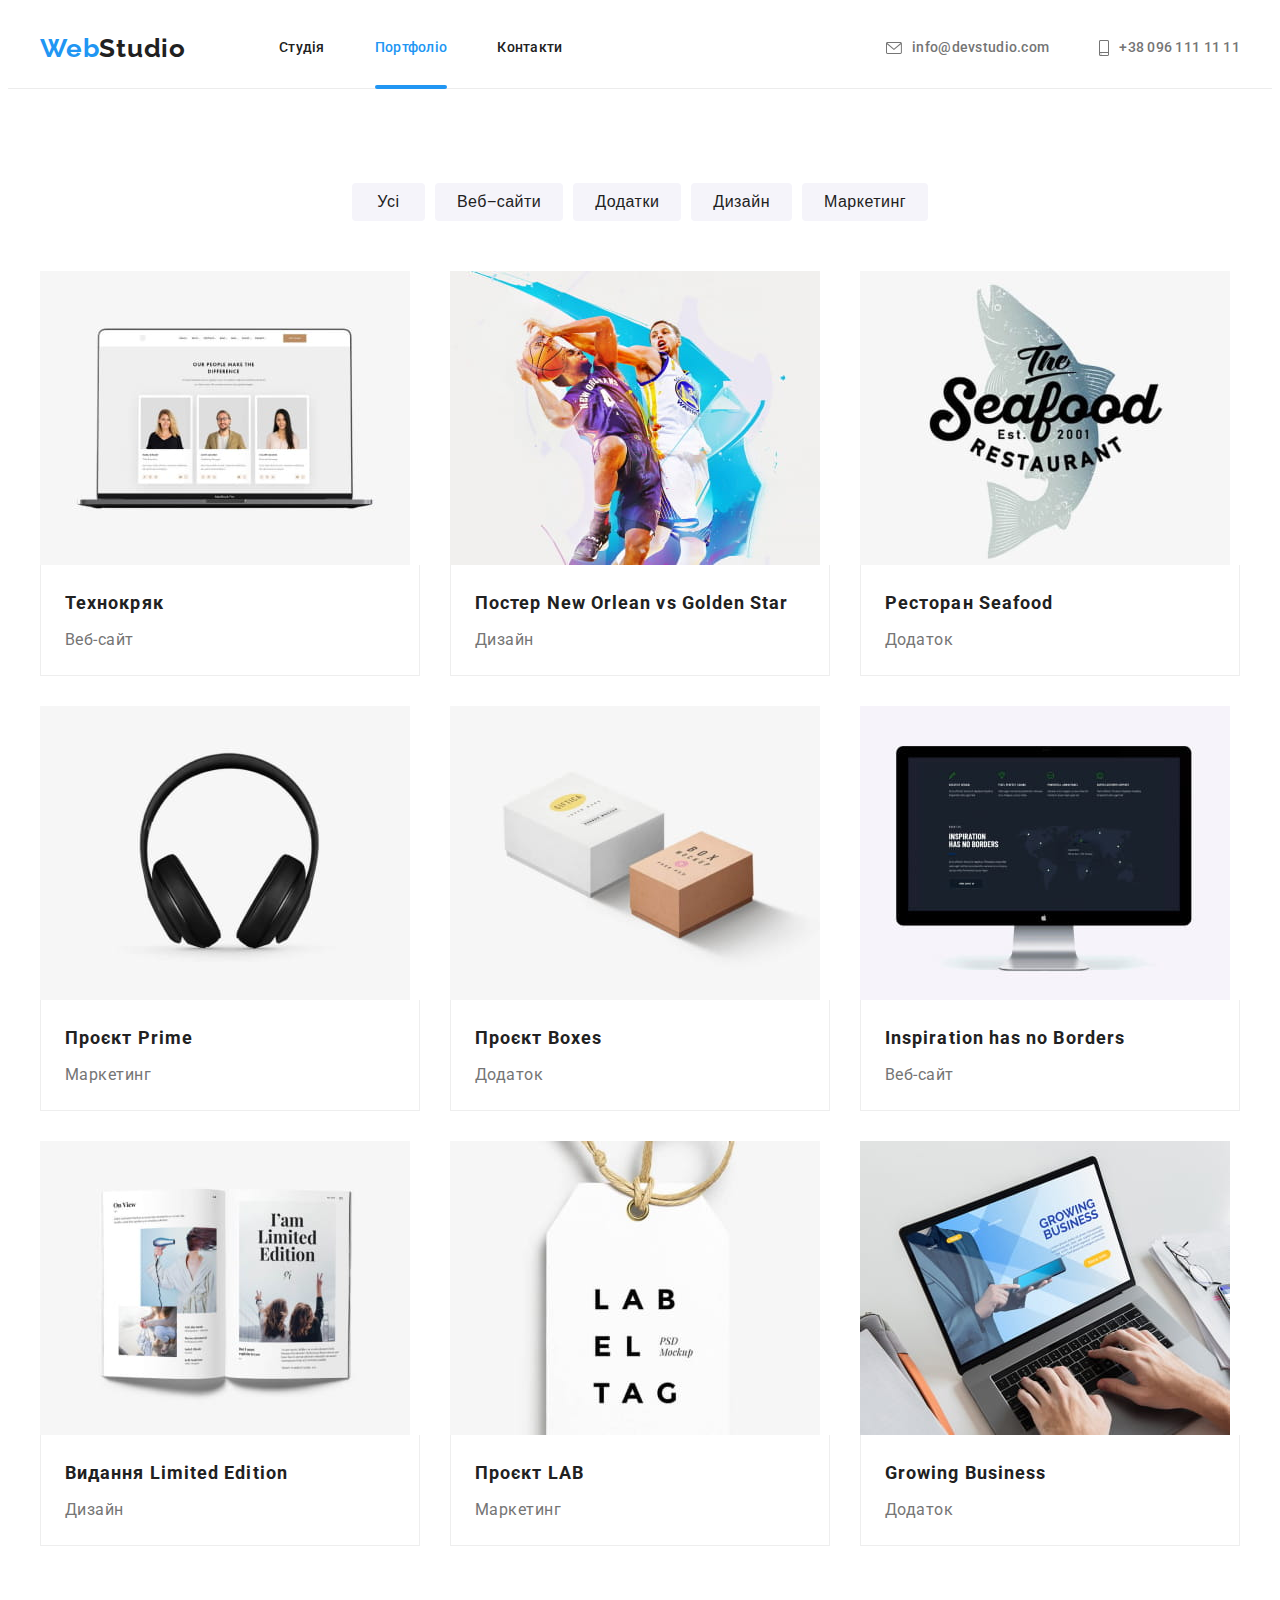
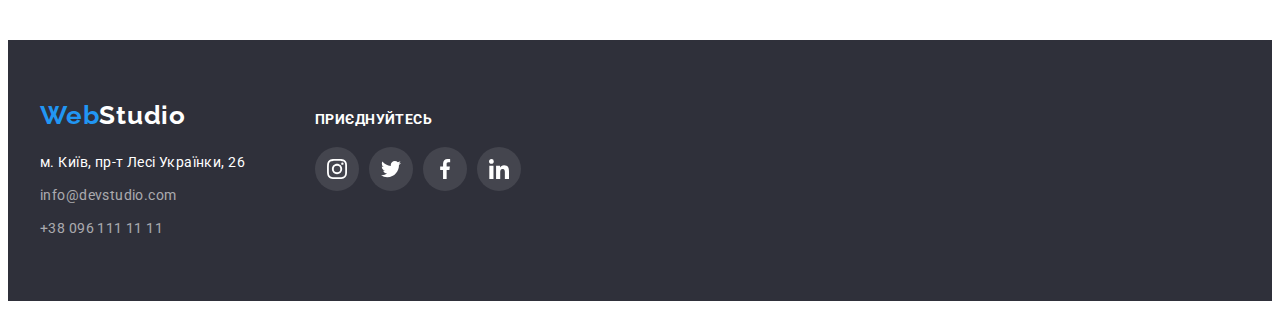
==== portfolio.html @ bf385059 "Initial commit" ====
<!DOCTYPE html>
<html lang="uk">
  <head>
    <meta charset="UTF-8" />
    <meta http-equiv="X-UA-Compatible" content="IE=edge" />
    <meta name="viewport" content="width=device-width, initial-scale=1.0" />
    <title>Портфоліо</title>
    <link rel="preconnect" href="https://fonts.googleapis.com" />
    <link rel="preconnect" href="https://fonts.gstatic.com" crossorigin />
    <link
      href="https://fonts.googleapis.com/css2?family=Raleway:wght@700&family=Roboto:wght@400;500;700;900&display=swap"
      rel="stylesheet"
    />
    <!-- Modern-Normalize -->
    <link
      rel="stylesheet"
      href="https://cdnjs.cloudflare.com/ajax/libs/modern-normalize/1.1.0/modern-normalize.min.css"
      integrity="sha512-wpPYUAdjBVSE4KJnH1VR1HeZfpl1ub8YT/NKx4PuQ5NmX2tKuGu6U/JRp5y+Y8XG2tV+wKQpNHVUX03MfMFn9Q=="
      crossorigin="anonymous"
      referrerpolicy="no-referrer"
    />
    <link rel="stylesheet" href="./css/styles.css" />
  </head>

  <body>
    <!-- Шапка сайту -->
    <header class="header">
      <div class="container">
        <a class="logo" href="./index.html"><span class="logo-color">Web</span>Studio</a>
        <nav class="header-nav">
          <ul class="nav-list list">
            <li class="nav-item">
              <a class="nav-link link" href="./index.html">Студія</a>
            </li>
            <li class="nav-item">
              <a class="nav-link current link" href="./portfolio.html">Портфоліо</a>
            </li>
            <li class="nav-item">
              <a class="nav-link link" href="">Контакти</a>
            </li>
          </ul>
        </nav>
        <ul class="header-list list">
          <li class="header-item">
            <a class="header-link link" href="mailto:info@devstudio.com">
              <svg class="header-evenlope" width="16" height="12">
                <use href="./images/icons.svg.svg#envelope"></use>
              </svg>
              info@devstudio.com
            </a>
          </li>
          <li class="header-item">
            <a class="header-link link" href="tel:+380961111111"
              ><svg class="header-evenlope" width="10" height="16">
                <use href="./images/icons.svg.svg#smartphone"></use>
              </svg>
              +38 096 111 11 11</a
            >
          </li>
        </ul>
      </div>
    </header>
    <!-- Герой -->
    <main>
      <section class="filters section">
        <div class="container">
          <h1 class="visually-hidden">Список проектів</h1>
          <ul class="filter-list list">
            <li class="filter-item">
              <button class="filter-btn" type="button">Усі</button>
            </li>
            <li class="filter-item">
              <button class="filter-btn" type="button">Веб&#8722;сайти</button>
            </li>
            <li class="filter-item">
              <button class="filter-btn" type="button">Додатки</button>
            </li>
            <li class="filter-item">
              <button class="filter-btn" type="button">Дизайн</button>
            </li>
            <li class="filter-item">
              <button class="filter-btn" type="button">Маркетинг</button>
            </li>
          </ul>

          <ul class="project-list list">
            <li class="project-item">
              <a class="project-link link" href="">
                <div class="project-thumb">
                  <img
                    class="project-img"
                    src="./images/project-1.jpg"
                    alt="проєкт технокряк"
                    width="370"
                    height="294"
                  />
                  <div class="project-overlay">
                    <p class="overlay-text">
                      Ресурс пропонує комплексні пропозиції з різним рівнем функціоналу та сервісів.
                      Все це дозволить відвідувачу отримати вичерпні відомості про компанію чи
                      приватну особу.
                    </p>
                  </div>
                </div>
                <div class="project-border">
                  <h2 class="project-name">Технокряк</h2>
                  <p class="project-text">Веб-сайт</p>
                </div></a
              >
            </li>
            <li class="project-item">
              <a class="project-link link" href="">
                <div class="project-thumb">
                  <img
                    class="project-img"
                    src="./images/project-2.jpg"
                    alt="постер New Orlea"
                    width="370"
                    height="294"
                  />
                  <div class="project-overlay">
                    <p class="overlay-text">
                      Ресурс пропонує комплексні пропозиції з різним рівнем функціоналу та сервісів.
                      Все це дозволить відвідувачу отримати вичерпні відомості про компанію чи
                      приватну особу.
                    </p>
                  </div>
                </div>
                <div class="project-border">
                  <h2 class="project-name">Постер New Orlean vs Golden Star</h2>
                  <p class="project-text">Дизайн</p>
                </div></a
              >
            </li>
            <li class="project-item">
              <a class="project-link link" href="">
                <div class="project-thumb">
                  <img
                    class="project-img"
                    src="./images/project-3.jpg"
                    alt="Ресторан Seafood"
                    width="370"
                    height="294"
                  />
                  <div class="project-overlay">
                    <p class="overlay-text">
                      Ресурс пропонує комплексні пропозиції з різним рівнем функціоналу та сервісів.
                      Все це дозволить відвідувачу отримати вичерпні відомості про компанію чи
                      приватну особу.
                    </p>
                  </div>
                </div>
                <div class="project-border">
                  <h2 class="project-name">Ресторан Seafood</h2>
                  <p class="project-text">Додаток</p>
                </div></a
              >
            </li>
            <li class="project-item">
              <a class="project-link link" href="">
                <div class="project-thumb">
                  <img
                    class="project-img"
                    src="./images/project-4.jpg"
                    alt="Проєкт Prime"
                    width="370"
                    height="294"
                  />
                  <div class="project-overlay">
                    <p class="overlay-text">
                      Ресурс пропонує комплексні пропозиції з різним рівнем функціоналу та сервісів.
                      Все це дозволить відвідувачу отримати вичерпні відомості про компанію чи
                      приватну особу.
                    </p>
                  </div>
                </div>
                <div class="project-border">
                  <h2 class="project-name">Проєкт Prime</h2>
                  <p class="project-text">Маркетинг</p>
                </div></a
              >
            </li>
            <li class="project-item">
              <a class="project-link link" href="">
                <div class="project-thumb">
                  <img
                    class="project-img"
                    src="./images/project-5.jpg"
                    alt="Проєкт Boxes"
                    width="370"
                    height="294"
                  />
                  <div class="project-overlay">
                    <p class="overlay-text">
                      Ресурс пропонує комплексні пропозиції з різним рівнем функціоналу та сервісів.
                      Все це дозволить відвідувачу отримати вичерпні відомості про компанію чи
                      приватну особу.
                    </p>
                  </div>
                </div>
                <div class="project-border">
                  <h2 class="project-name">Проєкт Boxes</h2>
                  <p class="project-text">Додаток</p>
                </div></a
              >
            </li>
            <li class="project-item">
              <a class="project-link link" href="">
                <div class="project-thumb">
                  <img
                    class="project-img"
                    src="./images/project-6.jpg"
                    alt="Inspiration has no Borders"
                    width="370"
                    height="294"
                  />
                  <div class="project-overlay">
                    <p class="overlay-text">
                      Ресурс пропонує комплексні пропозиції з різним рівнем функціоналу та сервісів.
                      Все це дозволить відвідувачу отримати вичерпні відомості про компанію чи
                      приватну особу.
                    </p>
                  </div>
                </div>
                <div class="project-border">
                  <h2 class="project-name">Inspiration has no Borders</h2>
                  <p class="project-text">Веб-сайт</p>
                </div></a
              >
            </li>
            <li class="project-item">
              <a class="project-link link" href="">
                <div class="project-thumb">
                  <img
                    class="project-img"
                    src="./images/project-7.jpg"
                    alt="Видання Limited Edition"
                    width="370"
                    height="294"
                  />
                  <div class="project-overlay">
                    <p class="overlay-text">
                      Ресурс пропонує комплексні пропозиції з різним рівнем функціоналу та сервісів.
                      Все це дозволить відвідувачу отримати вичерпні відомості про компанію чи
                      приватну особу.
                    </p>
                  </div>
                </div>
                <div class="project-border">
                  <h2 class="project-name">Видання Limited Edition</h2>
                  <p class="project-text">Дизайн</p>
                </div></a
              >
            </li>
            <li class="project-item">
              <a class="project-link link" href="">
                <div class="project-thumb">
                  <img
                    class="project-img"
                    src="./images/project-8.jpg"
                    alt="Проєкт LAB"
                    width="370"
                    height="294"
                  />
                  <div class="project-overlay">
                    <p class="overlay-text">
                      Ресурс пропонує комплексні пропозиції з різним рівнем функціоналу та сервісів.
                      Все це дозволить відвідувачу отримати вичерпні відомості про компанію чи
                      приватну особу.
                    </p>
                  </div>
                </div>
                <div class="project-border">
                  <h2 class="project-name">Проєкт LAB</h2>

                  <p class="project-text">Маркетинг</p>
                </div></a
              >
            </li>
            <li class="project-item">
              <a class="project-link link" href="">
                <div class="project-thumb">
                  <img
                    class="project-img"
                    src="./images/project-9.jpg"
                    alt="Growing Business"
                    width="370"
                    height="294"
                  />
                  <div class="project-overlay">
                    <p class="overlay-text">
                      Ресурс пропонує комплексні пропозиції з різним рівнем функціоналу та сервісів.
                      Все це дозволить відвідувачу отримати вичерпні відомості про компанію чи
                      приватну особу.
                    </p>
                  </div>
                </div>
                <div class="project-border">
                  <h2 class="project-name">Growing Business</h2>
                  <p class="project-text">Додаток</p>
                </div></a
              >
            </li>
          </ul>
        </div>
      </section>
    </main>
    <!-- Футер -->
    <footer class="footer">
      <div class="footer-containers container">
        <div class="footer-adres">
          <a class="footer-logo" href="./index.html"><span class="logo-color">Web</span>Studio</a>
          <address class="address">
            <ul class="footer-list list">
              <li class="footer-item">
                <a
                  class="footer-address link"
                  href="https://goo.gl/maps/1MUiwfSM5o2cwTpF7"
                  target="_blank"
                  rel="noopener noreferrer"
                  >м. Київ, пр-т Лесі Українки, 26</a
                >
              </li>
              <li class="footer-item">
                <a class="footer-link link" href="mailto:info@devstudio.com">info@devstudio.com</a>
              </li>
              <li class="footer-item">
                <a class="footer-link link" href="tel:+380961111111">+38 096 111 11 11</a>
              </li>
            </ul>
          </address>
        </div>
        <div class="footer-social">
          <h2 class="footer-title">Приєднуйтесь</h2>
          <ul class="social list">
            <li class="item">
              <a
                class="footer-social-link link"
                href="https://www.instagram.com/"
                aria-label="instagram"
                target="_blank"
                rel="noopener noreferrer"
              >
                <svg class="footer-social-icons" width="20" height="20">
                  <use href="./images/icons.svg.svg#instagram"></use>
                </svg>
              </a>
            </li>
            <li class="item">
              <a
                class="footer-social-link link"
                href="https://twitter.com/?lang=uk"
                aria-label="twitter"
                target="_blank"
                rel="noopener noreferrer"
              >
                <svg class="footer-social-icons" width="20" height="20">
                  <use href="./images/icons.svg.svg#twitter"></use>
                </svg>
              </a>
            </li>
            <li class="item">
              <a
                class="footer-social-link link"
                href="https://www.facebook.com/"
                aria-label="facebook"
                target="_blank"
                rel="noopener noreferrer"
              >
                <svg class="footer-social-icons" width="20" height="20">
                  <use href="./images/icons.svg.svg#facebook"></use>
                </svg>
              </a>
            </li>
            <li class="item">
              <a
                class="footer-social-link link"
                href="https://www.linkedin.com/"
                aria-label="linkedin"
                target="_blank"
                rel="noopener noreferrer"
              >
                <svg class="footer-social-icons" width="20" height="20">
                  <use href="./images/icons.svg.svg#linkedin"></use>
                </svg>
              </a>
            </li>
          </ul>
        </div>
      </div>
    </footer>
  </body>
</html>
---- css/styles.css ----
:root {
  /* Text-color */
  --primary-text-color: #757575;
  --title-text-color: #212121;
  --light-text-color: #ffffff;
  --primary-light-color: rgba(255, 255, 255, 0.6);
  /* background-color */
  --accent-color: #2196f3;
  --background-color: #2f303a;
  --background-gray: #f5f4fa;
  /* logo-color */
  --logo-color-gray: #afb1b8;
}
body {
  font-family: 'Roboto', sans-serif;

  background-color: var(--light-text-color);
  color: var(--primary-text-color);
}
/* Палітра кольорів
Текст заголовки #212121; 
Текст основний  #757575;
Фон футера      #2F303A
білий текст  #FFFFFF

*/
/* reset */
h1,
h2,
h3,
h4,
h5,
h6,
p,
ul {
  margin: 0;
  padding: 0;
}

.container {
  width: 1200px;
  padding-left: 15px;
  padding-right: 15px;
  margin-left: auto;
  margin-right: auto;
}
.section {
  padding-top: 94px;
  padding-bottom: 94px;
}
.nav-list {
  display: flex;
}
.header {
  border-bottom-style: solid;
  border-bottom-width: 1px;
  border-bottom-color: #ececec;
}
.header-list {
  margin-left: auto;
  display: flex;
}
.header .container {
  display: flex;
  align-items: center;
}
.nav-link {
  display: inline-block;
  padding-top: 32px;
  padding-bottom: 32px;

  font-weight: 500;
  font-size: 14px;
  line-height: 1.14;
  letter-spacing: 0.02em;
  color: var(--title-text-color);
  transition: color 250ms cubic-bezier(0.4, 0, 0.2, 1);
}
.nav-link:hover,
.nav-link:focus {
  color: var(--accent-color);
}
.nav-item:not(:last-child) {
  margin-right: 50px;
}

.logo {
  text-decoration: none;
  font-family: 'Raleway';
  font-style: normal;
  font-weight: 700;
  font-size: 26px;
  line-height: 1.19;
  letter-spacing: 0.03em;
  color: var(--title-text-color);
  margin-right: 93px;
}
.current {
  color: var(--accent-color);
}
.nav-item {
  position: relative;
}
.nav-link.current::after {
  position: absolute;
  left: 0;
  bottom: -1px;
  content: '';
  display: block;
  width: 100%;
  height: 4px;
  border-radius: 2px;
  background-color: var(--accent-color);
}
.logo-color {
  color: #2196f3;
}

.list {
  list-style: none;
}

.link {
  text-decoration: none;
}
.header-link {
  display: flex;

  padding-top: 32px;
  padding-bottom: 32px;
  font-weight: 500;
  font-size: 14px;
  line-height: 1.14;
  letter-spacing: 0.02em;
  color: var(--primary-text-color);
  gap: 10px;
  justify-content: center;
  align-items: center;
  transition: color 250ms cubic-bezier(0.4, 0, 0.2, 1);
}
.header-evenlope {
  fill: currentColor;
}

.header-link:hover,
.header-link:focus {
  color: var(--accent-color);
}

.header-item {
  list-style: none;
}
.header-item:not(:last-child) {
  margin-right: 50px;
}

.hero {
  background-color: var(--background-color);
  background-image: linear-gradient(to right, rgba(47, 48, 58, 0.4), rgba(47, 48, 58, 0.4)),
    url(../images/hero-backgroung.jpg);
  background-repeat: no-repeat;
  background-size: cover;
  background-position: center;
  padding-top: 200px;
  padding-bottom: 200px;
  max-width: 1600px;
  margin-right: auto;
  margin-left: auto;
}

.hero-title {
  font-weight: 900;
  font-size: 44px;
  line-height: 1.36;
  text-align: center;
  letter-spacing: 0.06em;
  text-transform: uppercase;
  color: var(--light-text-color);
  width: 696px;
  margin-left: auto;
  margin-right: auto;
  margin-bottom: 30px;
}

.hero-btn {
  color: var(--light-text-color);
  background-color: var(--accent-color);
  font-weight: 700;
  font-size: 16px;
  line-height: 1.87;
  display: flex;
  align-items: center;
  text-align: center;
  letter-spacing: 0.06em;
  box-shadow: 0px 4px 4px rgba(0, 0, 0, 0.15);
  border-radius: 4px;
  cursor: pointer;
  margin-left: auto;
  margin-right: auto;
  border: transparent;
}
.text-btn {
  padding: 10px 32px;
}
.feature-item {
  width: 270px;
}
.feature-list {
  list-style: none;
  display: flex;
}
.feature-item:not(:last-child) {
  margin-right: 30px;
}
.visually-hidden {
  position: absolute;
  white-space: nowrap;
  width: 1px;
  height: 1px;
  overflow: hidden;
  border: 0;
  padding: 0;
  clip: rect(0 0 0 0);
  clip-path: inset(50%);
  margin: -1px;
}
.feature-icon {
  width: 270px;
  height: 120px;
  display: flex;
  align-items: center;
  justify-content: center;
  background-color: var(--background-gray);
  margin-bottom: 30px;
  border-radius: 4px;
}

.feature-title {
  font-weight: 700;
  font-size: 14px;
  line-height: 1.14;
  letter-spacing: 0.03em;
  text-transform: uppercase;
  color: var(--title-text-color);
  margin-bottom: 10px;
}
.feature-text {
  font-size: 14px;
  line-height: 1.71;
  letter-spacing: 0.03em;
}
.main-title {
  font-weight: 700;
  font-size: 36px;
  line-height: 1.16;
  text-align: center;
  letter-spacing: 0.03em;
  color: var(--title-text-color);
  margin-bottom: 50px;
}
.box-section {
  padding-top: 0;
}
.box-list {
  display: flex;
}
.box-thumb {
  position: relative;
}
.box-text-container {
  position: absolute;
  bottom: 0;
  display: flex;
  justify-content: center;
  align-items: center;
  width: 100%;
  height: 70px;
  background: rgba(47, 48, 58, 0.8);
}
.box-text {
  font-weight: 700;
  font-size: 14px;
  line-height: 1.14;

  letter-spacing: 0.03em;
  text-transform: uppercase;
  color: var(--light-text-color);
}
.box-item:not(:last-child) {
  margin-right: 30px;
}
.img {
  display: block;
  width: 100%;
  height: auto;
}
.team {
  background-color: var(--background-gray);
}

.team-title {
  font-weight: 700;
  font-size: 36px;
  line-height: 1.16;
  text-align: center;
  letter-spacing: 0.03em;
  color: var(--title-text-color);
  margin-bottom: 50px;
}
.team-list {
  display: flex;
}
.team-item {
  background: var(--light-text-color);
  width: 270px;
  height: 428px;

  box-shadow: 0px 1px 3px rgba(0, 0, 0, 0.12), 0px 1px 1px rgba(0, 0, 0, 0.14),
    0px 2px 1px rgba(0, 0, 0, 0.2);
  border-radius: 0px 0px 4px 4px;
}
.team-item:not(:last-child) {
  margin-right: 30px;
}
.team-img {
}

.team-name {
  font-weight: 500;
  font-size: 16px;
  line-height: 1.18;
  text-align: center;
  letter-spacing: 0.03em;
  color: var(--title-text-color);
  margin-bottom: 10px;
}
.team-text {
  font-size: 16px;
  line-height: 1.18;
  text-align: center;
  letter-spacing: 0.03em;
  margin-bottom: 16px;
}
.team-info {
  padding-bottom: 30px;
  padding-top: 30px;
}
.social {
  display: flex;
  gap: 10px;
  justify-content: center;
}
.social-link {
  display: flex;
  align-items: center;
  justify-content: center;
  width: 44px;
  height: 44px;
  background-color: var(--light-text-color);
  border-radius: 50%;
  transition: background-color 250ms cubic-bezier(0.4, 0, 0.2, 1),
    fill 250ms cubic-bezier(0.4, 0, 0.2, 1);
}
.social-link:hover,
.social-link:focus {
  background-color: var(--accent-color);
}

.social-link:hover .social-icons,
.social-link:focus .social-icons {
  fill: var(--light-text-color);
}

.social-icons {
  fill: var(--logo-color-gray);
  transition: fill 250ms cubic-bezier(0.4, 0, 0.2, 1);
}

/* Постійні клієнти */

.clietns-title {
  font-weight: 700;
  font-size: 36px;
  line-height: 42px;
  text-align: center;
  letter-spacing: 0.03em;
  color: var(--title-text-color);
  margin-bottom: 50px;
}
.clients-list {
  display: flex;
  align-items: center;
  justify-content: center;
  gap: 30px;
}

.cliets-item {
  width: 170px;
  height: 92px;
  transition: border-color 250ms cubic-bezier(0.4, 0, 0.2, 1);
}
.clients-link {
  display: flex;
  align-items: center;
  justify-content: center;
  width: 100%;
  height: 100%;
  border: 1px solid var(--logo-color-gray);
  border-radius: 4px;
  transition: border-color 250ms cubic-bezier(0.4, 0, 0.2, 1),
    fill 250ms cubic-bezier(0.4, 0, 0.2, 1);
}

.clients-link:hover .clients-logo,
.clients-link:focus .clients-logo {
  border-color: var(--accent-color);
  fill: var(--accent-color);
}
.clients-link:hover,
.clients-link:focus {
  border-color: var(--accent-color);
}
.clients-logo {
  fill: var(--logo-color-gray);
  transition: fill 250ms cubic-bezier(0.4, 0, 0.2, 1);
}

.cliets-item:hover,
.client-item:focus .clients-list {
  border-color: var(--accent-color);
}

/* Футер  */

.footer-containers {
  display: flex;

  align-items: baseline;

  gap: 70px;
}

.footer {
  background-color: var(--background-color);
  padding-top: 60px;
  padding-bottom: 60px;
}
.footer-list {
  padding: 0;
}
.footer-logo {
  display: inline-block;
  text-decoration: none;

  font-family: 'Raleway';
  font-style: normal;
  font-weight: 700;
  font-size: 26px;
  line-height: 1.19;
  letter-spacing: 0.03em;

  color: var(--light-text-color);
  margin-bottom: 20px;
}
.footer-item:not(:last-child) {
  margin-bottom: 9px;
}

.footer-link:hover,
.footer-link:focus {
  color: var(--accent-color);
}
.footer-address:hover,
.footer-address:focus {
  color: var(--accent-color);
}
.address {
  font-style: normal;
}
.footer-address {
  font-size: 14px;
  line-height: 1.71;

  letter-spacing: 0.03em;
  color: var(--light-text-color);
  transition: color 250ms cubic-bezier(0.4, 0, 0.2, 1);
}
.social {
  display: flex;
}
.footer-social {
  align-items: center;
  justify-content: center;
}
.footer-social-link {
  display: flex;
  justify-content: center;
  align-items: center;
  width: 44px;
  height: 44px;
  background-color: rgba(255, 255, 255, 0.1);
  border-radius: 50%;
  transition: background-color 250ms cubic-bezier(0.4, 0, 0.2, 1);
}
.footer-social-icons {
  fill: var(--light-text-color);
}
.footer-social-link:hover,
.footer-social-link:focus {
  background-color: var(--accent-color);
}
.footer-title {
  font-weight: 700;
  font-size: 14px;
  line-height: 16px;
  letter-spacing: 0.03em;
  text-transform: uppercase;
  color: var(--light-text-color);
  margin-bottom: 20px;
}
.footer-link {
  font-size: 14px;
  line-height: 1.71;
  letter-spacing: 0.03em;
  color: var(--primary-light-color);
  transition: color 250ms cubic-bezier(0.4, 0, 0.2, 1);
}
.footer-title {
  color: var(--light-text-color);
}
/* Портфоліо */

.filter-list {
  display: flex;
  justify-content: center;
  margin-bottom: 50px;
}

.filter-item:not(:last-child) {
  margin-right: 10px;
}
.filter-btn {
  cursor: pointer;
  font-weight: 500;
  font-size: 16px;
  line-height: 1.62;
  text-align: center;
  letter-spacing: 0.03em;
  color: var(--title-text-color);
  background-color: var(--background-gray);
  border-radius: 4px;
  border: 0;
  min-width: 73px;
  max-height: 38px;
  padding-top: 6px;
  padding-right: 22px;
  padding-bottom: 6px;
  padding-left: 22px;
  transition: color 250ms cubic-bezier(0.4, 0, 0.2, 1),
    background-color 250ms cubic-bezier(0.4, 0, 0.2, 1),
    box-shadow 250ms cubic-bezier(0.4, 0, 0.2, 1), border-radius 250ms cubic-bezier(0.4, 0, 0.2, 1);
}

.filter-btn:hover,
.filter-btn:focus {
  color: var(--light-text-color);
  background-color: var(--accent-color);
  box-shadow: 0px 3px 1px rgba(0, 0, 0, 0.1), 0px 1px 2px rgba(0, 0, 0, 0.08),
    0px 2px 2px rgba(0, 0, 0, 0.12);
  border-radius: 4px;
}
.project-name {
  font-weight: 700;
  font-size: 18px;
  line-height: 2;
  letter-spacing: 0.06em;
  color: var(--title-text-color);
}
.project-text {
  font-size: 16px;
  line-height: 1.88;
  letter-spacing: 0.03em;
  color: var(--primary-text-color);
}
.project-list {
  display: flex;
  flex-wrap: wrap;
  gap: 30px;
}
.project-item {
  flex-basis: calc((100% - 30px * 2) / 3);
}

.project-link {
  display: block;
  transition: box-shadow 250ms cubic-bezier(0.4, 0, 0.2, 1);
}
.project-link:hover,
.project-link:focus {
  box-shadow: 0px 1px 1px rgba(0, 0, 0, 0.12), 0px 4px 4px rgba(0, 0, 0, 0.06),
    1px 4px 6px rgba(0, 0, 0, 0.16);
}

.project-link:hover .project-overlay,
.project-link:focus .project-overlay {
  transform: translateY(0);
}
.project-thumb {
  position: relative;
  overflow: hidden;
}
.project-overlay {
  position: absolute;
  top: 0;
  left: 0;
  width: 100%;
  height: 100%;
  background-color: var(--accent-color);
  transform: translateY(101%);
  transition: transform 250ms;
}
.overlay-text {
  font-size: 18px;
  line-height: 1.56;
  padding: 63px 24px;
  letter-spacing: 0.03em;
  color: var(--light-text-color);
}
.project-img {
  display: block;
}
.project-border {
  padding: 20px 24px;
  background: #ffffff;
  border: 1px solid #eeeeee;
  border-top: none;
}
.project-name {
  margin-bottom: 4px;
}

/* modal   */
.backdrop {
  position: fixed;
  top: 0;
  left: 0;
  width: 100%;
  height: 100%;
  background-color: rgba(0, 0, 0, 0.2);
  transition: opacity 250ms cubic-bezier(0.4, 0, 0.2, 1), scale 250ms cubic-bezier(0.4, 0, 0.2, 1);
}
.backdrop.is-hidden {
  scale: 1.1;
  opacity: 0;
  pointer-events: none;
}
.modal {
  position: relative;
  width: 528px;
  height: 581px;
  background-color: var(--light-text-color);
  position: absolute;
  top: 50%;
  left: 50%;
  transform: translate(-50%, -50%);
}
.close-btn {
  position: absolute;
  top: 8px;
  right: 8px;
  display: flex;
  justify-content: center;
  align-items: center;
  width: 40px;
  height: 40px;
  border: 1px solid rgba(0, 0, 0, 0.1);
  background-color: var(--light-text-color);
  border-radius: 50%;

  cursor: pointer;
}
.close-icon {
}
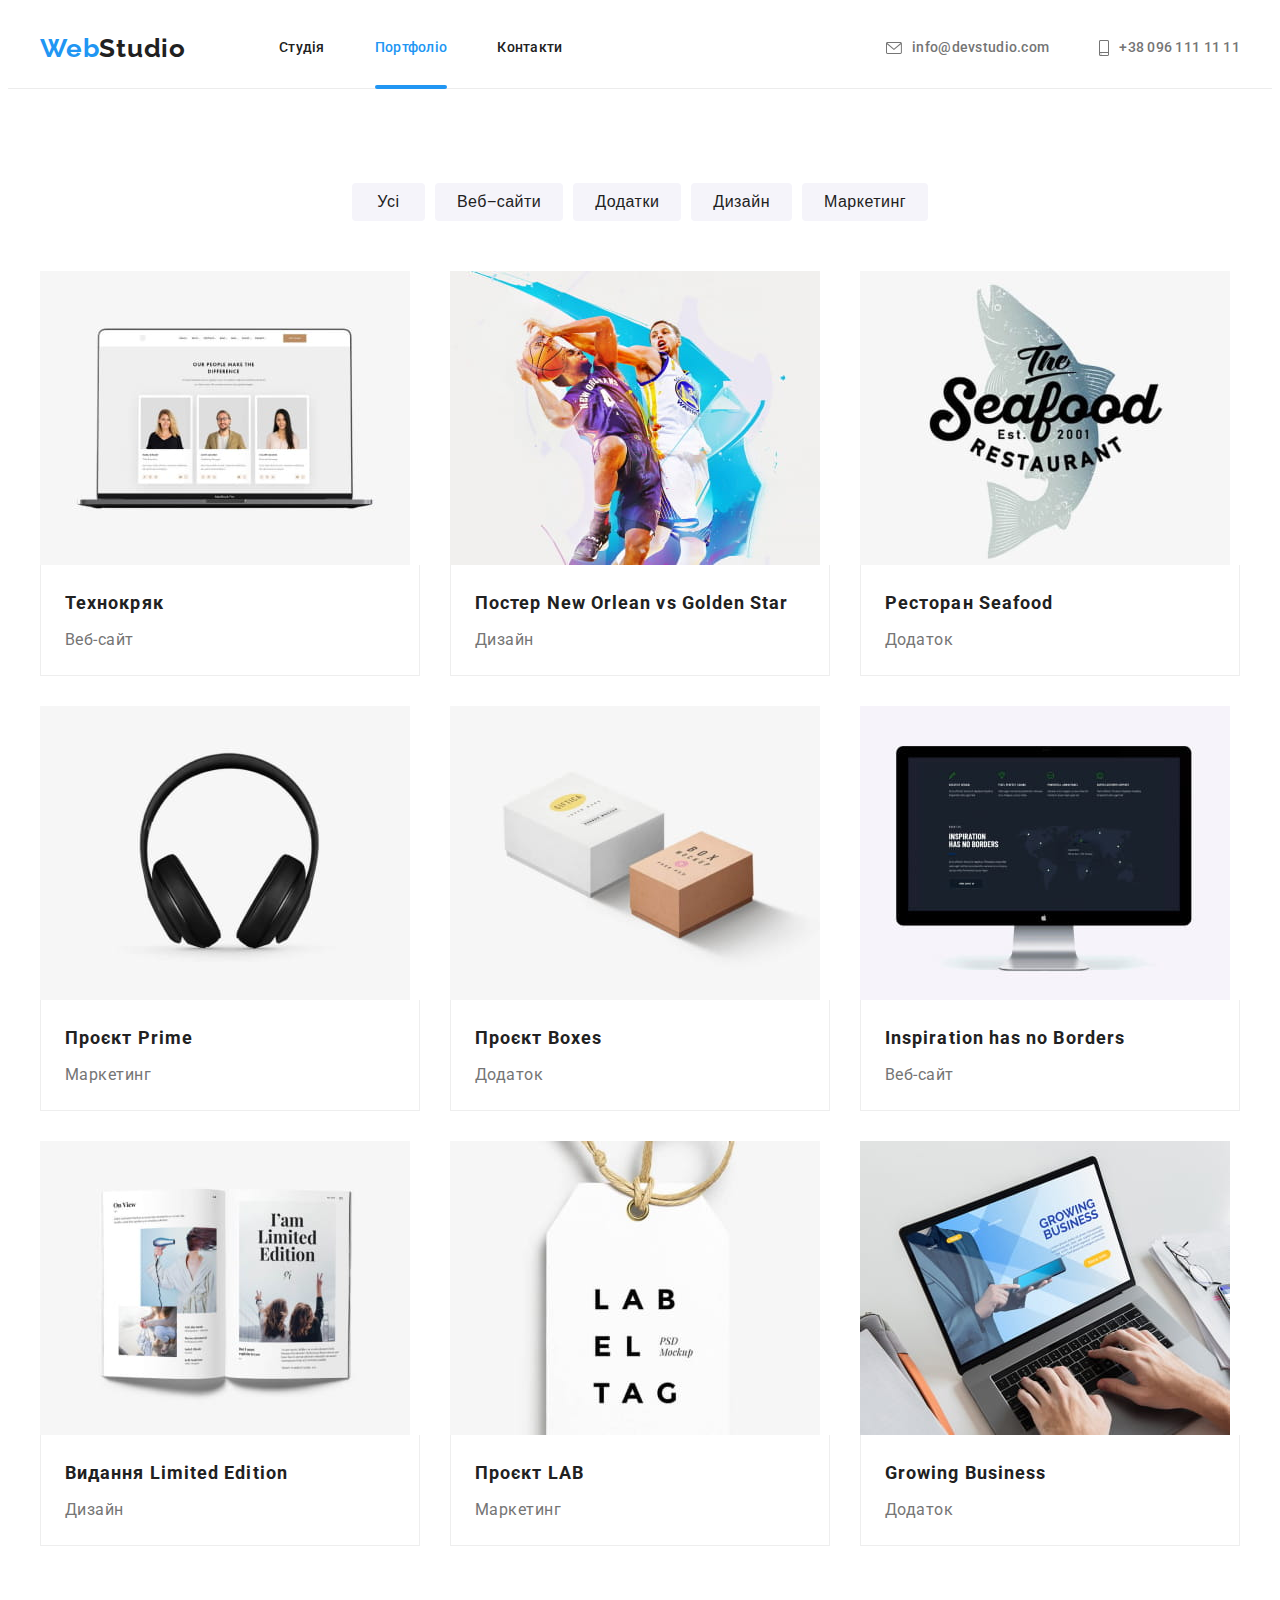
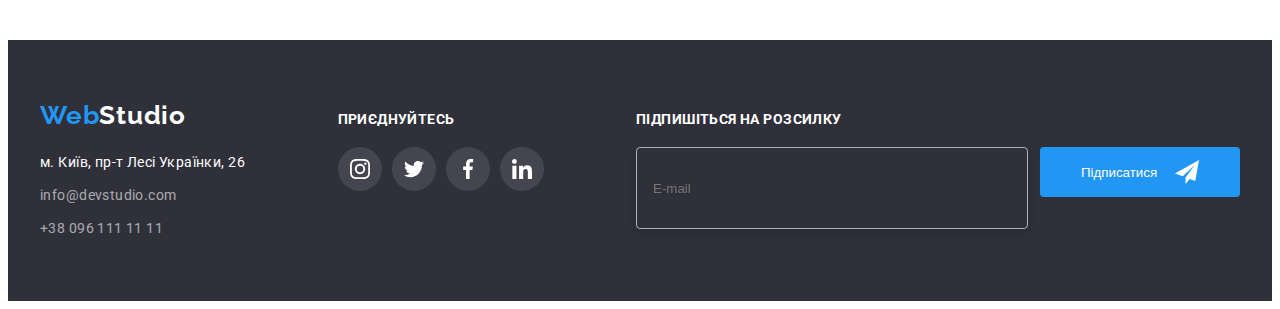
==== commit 7ae33c0d: "Додає розмітку згідно дз6" ====
--- a/portfolio.html
+++ b/portfolio.html
@@ -387,6 +387,20 @@
             </li>
           </ul>
         </div>
+        <div class="form-email">
+          <h2 class="footer-title">Підпишіться на розсилку</h2>
+          <form class="footer-form">
+            <label class="footer-label" for="mail"></label>
+            <input class="footer-input" type="email" name="mail" id="mail" placeholder="E-mail" />
+
+            <button class="footer-btn" type="submit">
+              <span class="footer-btn-text">Підписатися</span>
+              <svg class="send-icon" width="24" height="24">
+                <use href="./images/icons.svg.svg#icon-send"></use>
+              </svg>
+            </button>
+          </form>
+        </div>
       </div>
     </footer>
   </body>
--- a/css/styles.css
+++ b/css/styles.css
@@ -434,7 +434,7 @@
 
 .footer-containers {
   display: flex;
-
+  justify-content: space-between;
   align-items: baseline;
 
   gap: 70px;
@@ -527,6 +527,47 @@
 }
 .footer-title {
   color: var(--light-text-color);
+}
+.footer-form {
+  display: flex;
+}
+.footer-form:not(:last-child) {
+  margin-left: 12px;
+}
+.footer-input {
+  width: 358px;
+  height: 50px;
+  margin-right: 12px;
+  padding: 15px 16px;
+  border: 1px solid var(--logo-color-gray);
+  border-radius: 4px;
+  filter: drop-shadow(0px 4px 4px rgba(0, 0, 0, 0.15));
+  color: var(--light-text-color);
+  background-color: var(--background-color);
+  transition: border-color 250ms cubic-bezier(0.4, 0, 0.2, 1);
+}
+.footer-input:focus {
+  border-color: var(--accent-color);
+
+  outline: none;
+}
+.footer-btn {
+  display: flex;
+  align-items: center;
+  justify-content: space-around;
+  padding: 10px 32px;
+  width: 200px;
+  height: 50px;
+  cursor: pointer;
+  border-radius: 4px;
+  border: var(--accent-color);
+  background-color: var(--accent-color);
+  color: var(--light-text-color);
+}
+.footer-btn-text {
+}
+.send-icon {
+  fill: var(--light-text-color);
 }
 /* Портфоліо */
 
@@ -663,6 +704,113 @@
   top: 50%;
   left: 50%;
   transform: translate(-50%, -50%);
+
+  filter: drop-shadow(0px 4px 4px rgba(0, 0, 0, 0.25));
+  border-radius: 4px;
+}
+.modal-title {
+  font-weight: 700;
+  font-size: 20px;
+  line-height: 1.15;
+  text-align: center;
+  letter-spacing: 0.03em;
+  color: var(--title-text-color);
+  margin-bottom: 12px;
+}
+.form-modal {
+  padding: 40px;
+}
+.modal-form {
+  display: flex;
+  flex-direction: column;
+  gap: 10px;
+}
+.modal-label {
+}
+.form-group {
+  position: relative;
+  height: 100%;
+}
+.modal-input {
+  padding-left: 42px;
+  width: 448px;
+  height: 40px;
+  border: 1px solid rgba(33, 33, 33, 0.2);
+  border-radius: 4px;
+  transition: border-color 250ms cubic-bezier(0.4, 0, 0.2, 1);
+}
+.modal-input:focus {
+  border-color: var(--accent-color);
+  outline: none;
+}
+.modal-input:focus + .modal-icon {
+  fill: var(--accent-color);
+}
+.modal-icon {
+  position: absolute;
+  fill: var(--title-text-color);
+  top: 11px;
+  left: 12px;
+  transition: fill 250ms cubic-bezier(0.4, 0, 0.2, 1);
+}
+.modal-textarea {
+  width: 448px;
+  height: 120px;
+
+  border: 1px solid rgba(33, 33, 33, 0.2);
+  border-radius: 4px;
+  resize: none;
+  transition: border-color 250ms cubic-bezier(0.4, 0, 0.2, 1);
+}
+.modal-textarea:focus {
+  border-color: var(--accent-color);
+  outline: none;
+}
+.modal-btn {
+  font-weight: 700;
+  font-size: 16px;
+  line-height: 1.88;
+
+  display: flex;
+  align-items: center;
+  justify-content: center;
+  letter-spacing: 0.06em;
+  margin-left: auto;
+  margin-right: auto;
+  width: 200px;
+  height: 50px;
+  background-color: var(--accent-color);
+  color: var(--light-text-color);
+  border: transparent;
+  border-radius: 4px;
+  box-shadow: 0px 1px 3px rgba(0, 0, 0, 0.12), 0px 1px 1px rgba(0, 0, 0, 0.14),
+    0px 2px 1px rgba(0, 0, 0, 0.2);
+  cursor: pointer;
+}
+.checkbox {
+  width: 1px;
+  height: 1px;
+  overflow: hidden;
+  border: 0;
+  padding: 0;
+  clip: rect(0 0 0 0);
+  clip-path: inset(50%);
+  margin: -1px;
+}
+.checkbox-icon {
+  display: inline-block;
+  width: 16px;
+  height: 15px;
+  border: 1px solid var(--title-text-color);
+  border-radius: 4px;
+}
+.checkbox:checked + .checkbox-icon {
+  background-color: var(--accent-color);
+  background-image: url(../images/icon-check.svg);
+  background-origin: border-box;
+  background-repeat: no-repeat;
+  background-position: center;
+  border-color: transparent;
 }
 .close-btn {
   position: absolute;
@@ -679,5 +827,8 @@
 
   cursor: pointer;
 }
+.checkbox-link {
+  color: var(--accent-color);
+}
 .close-icon {
 }
